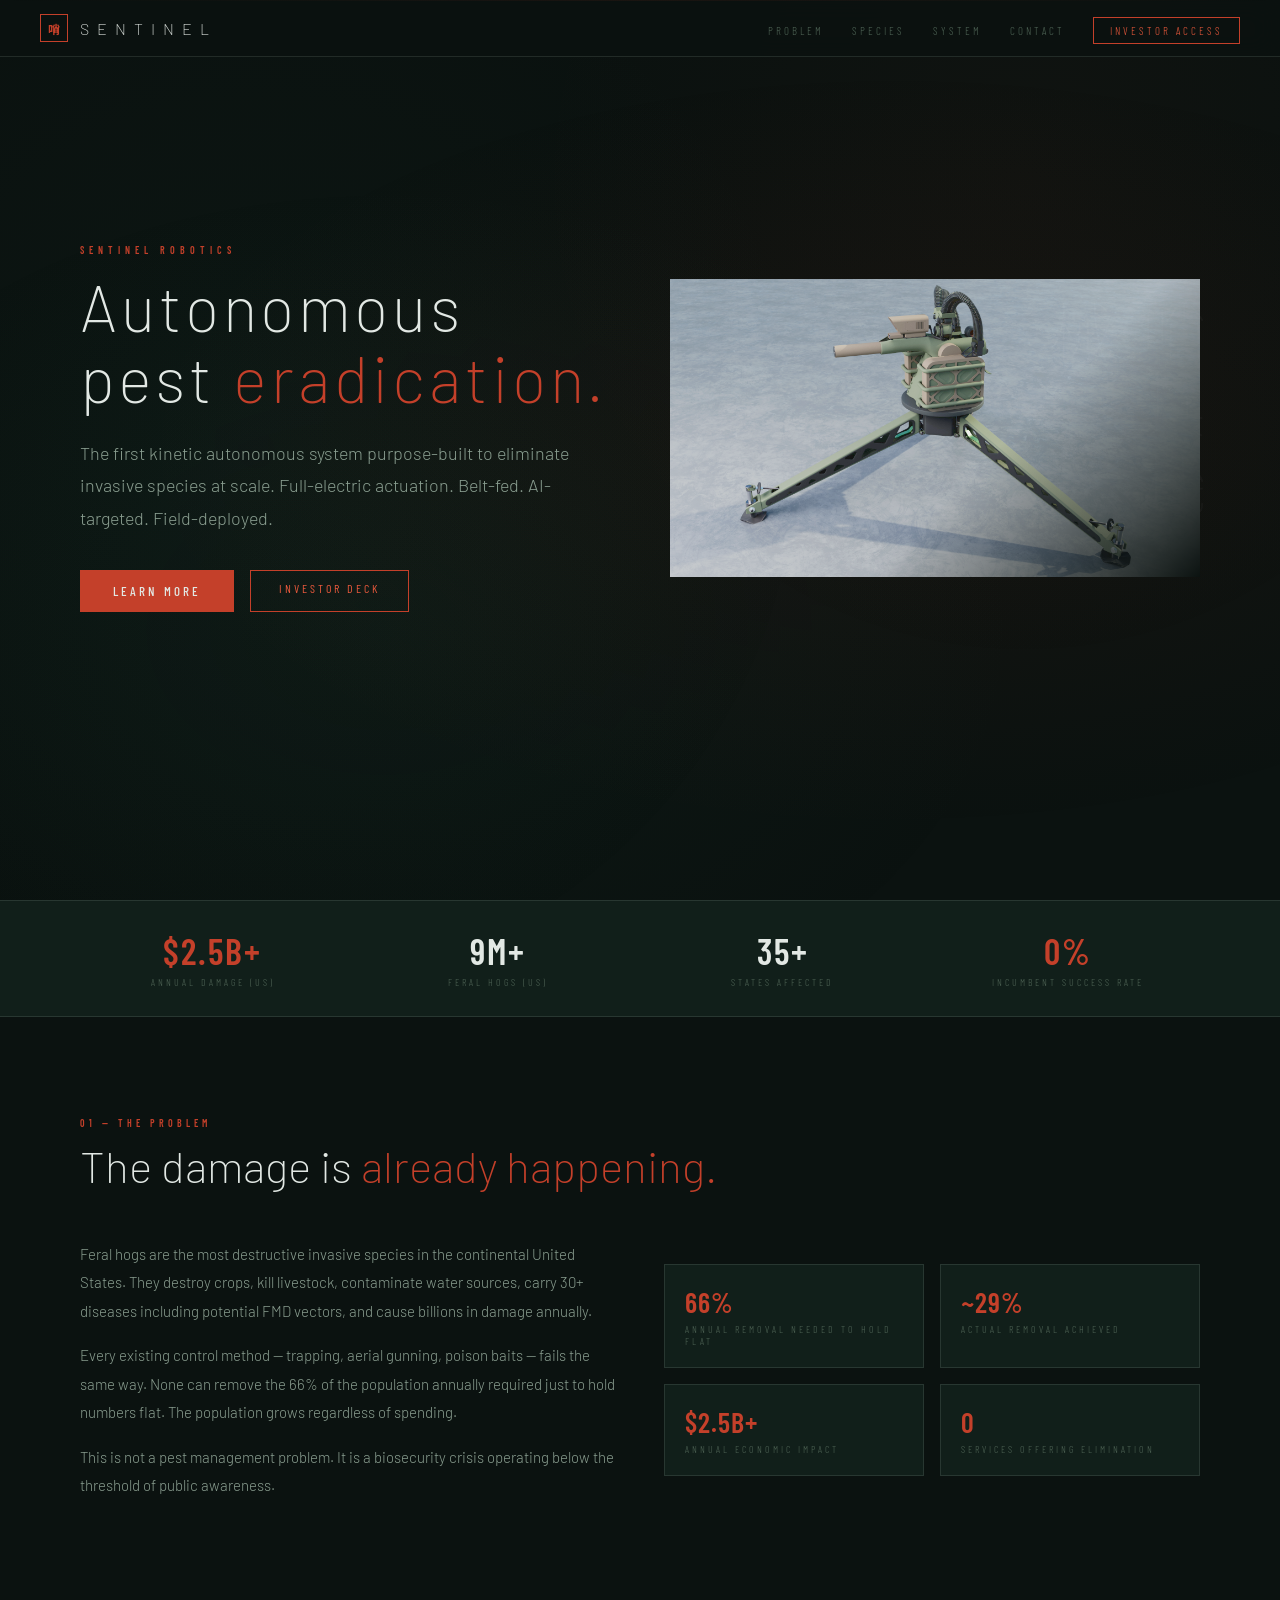
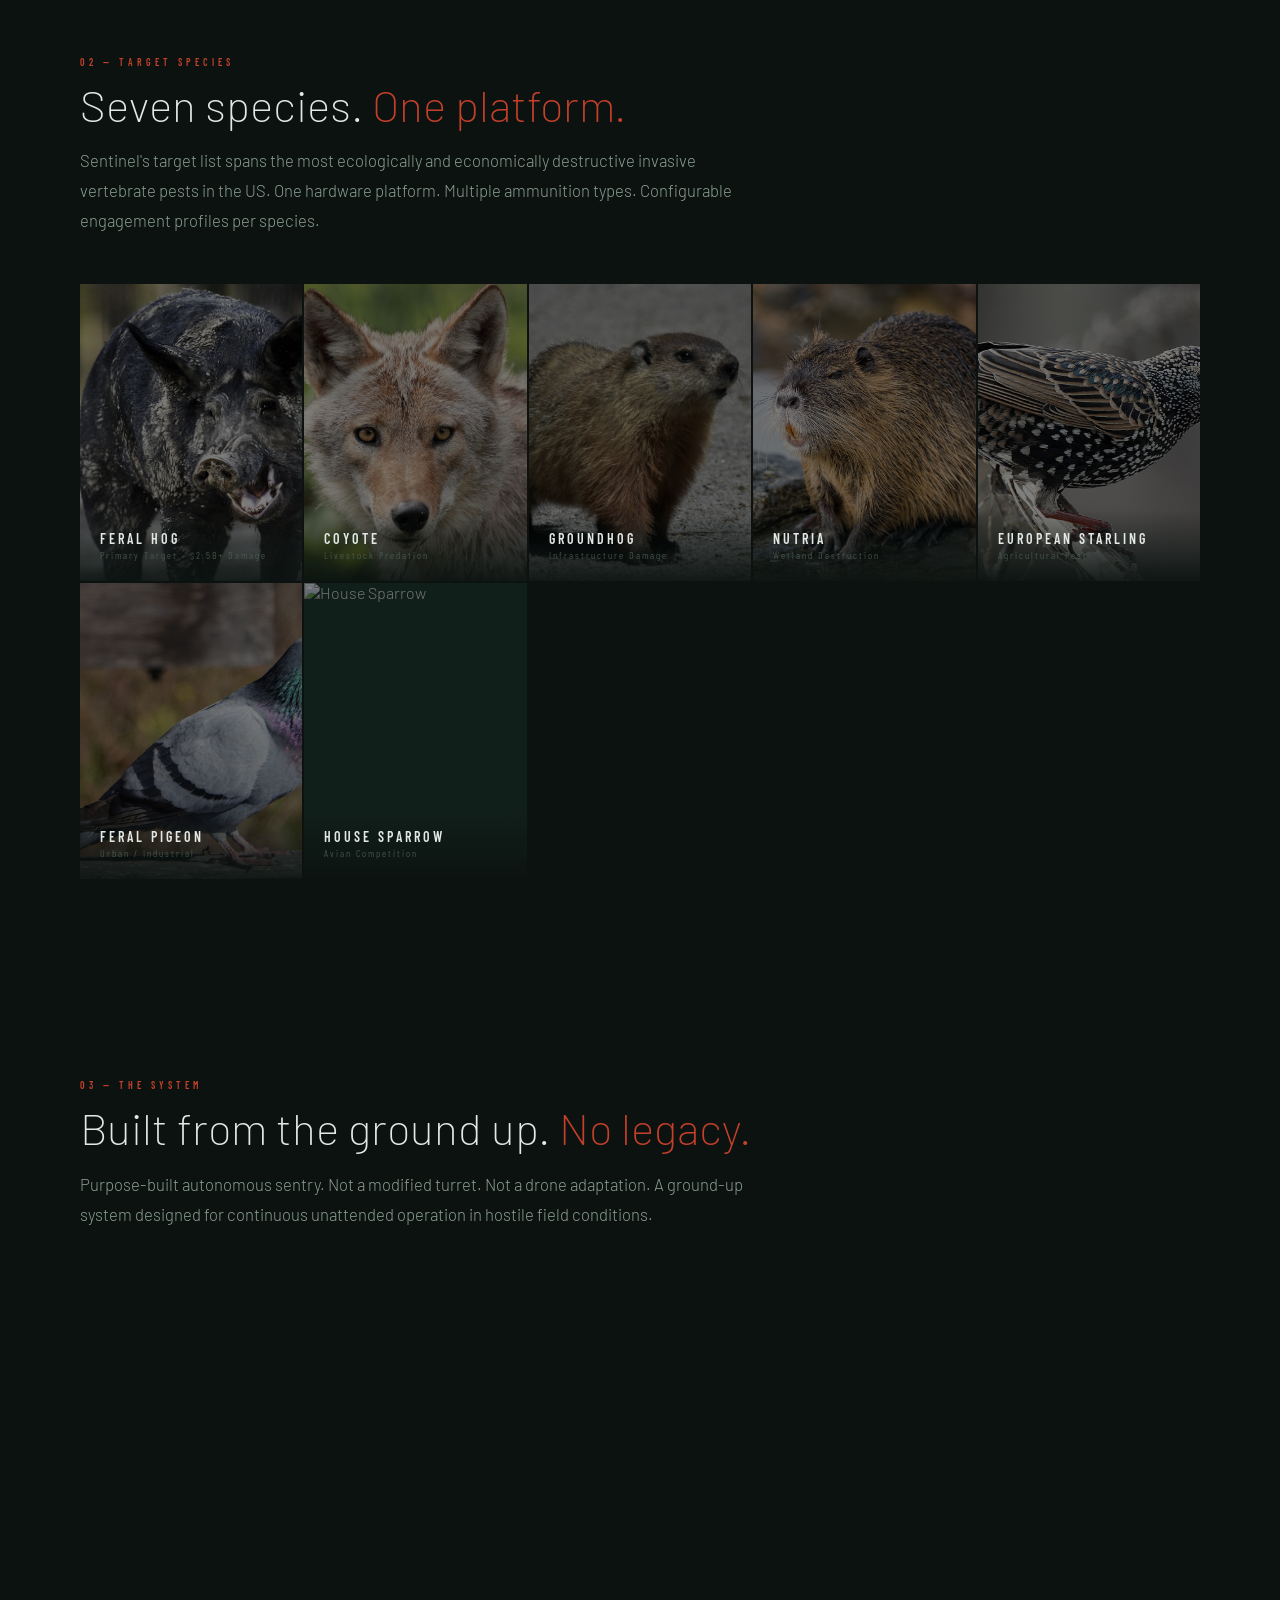
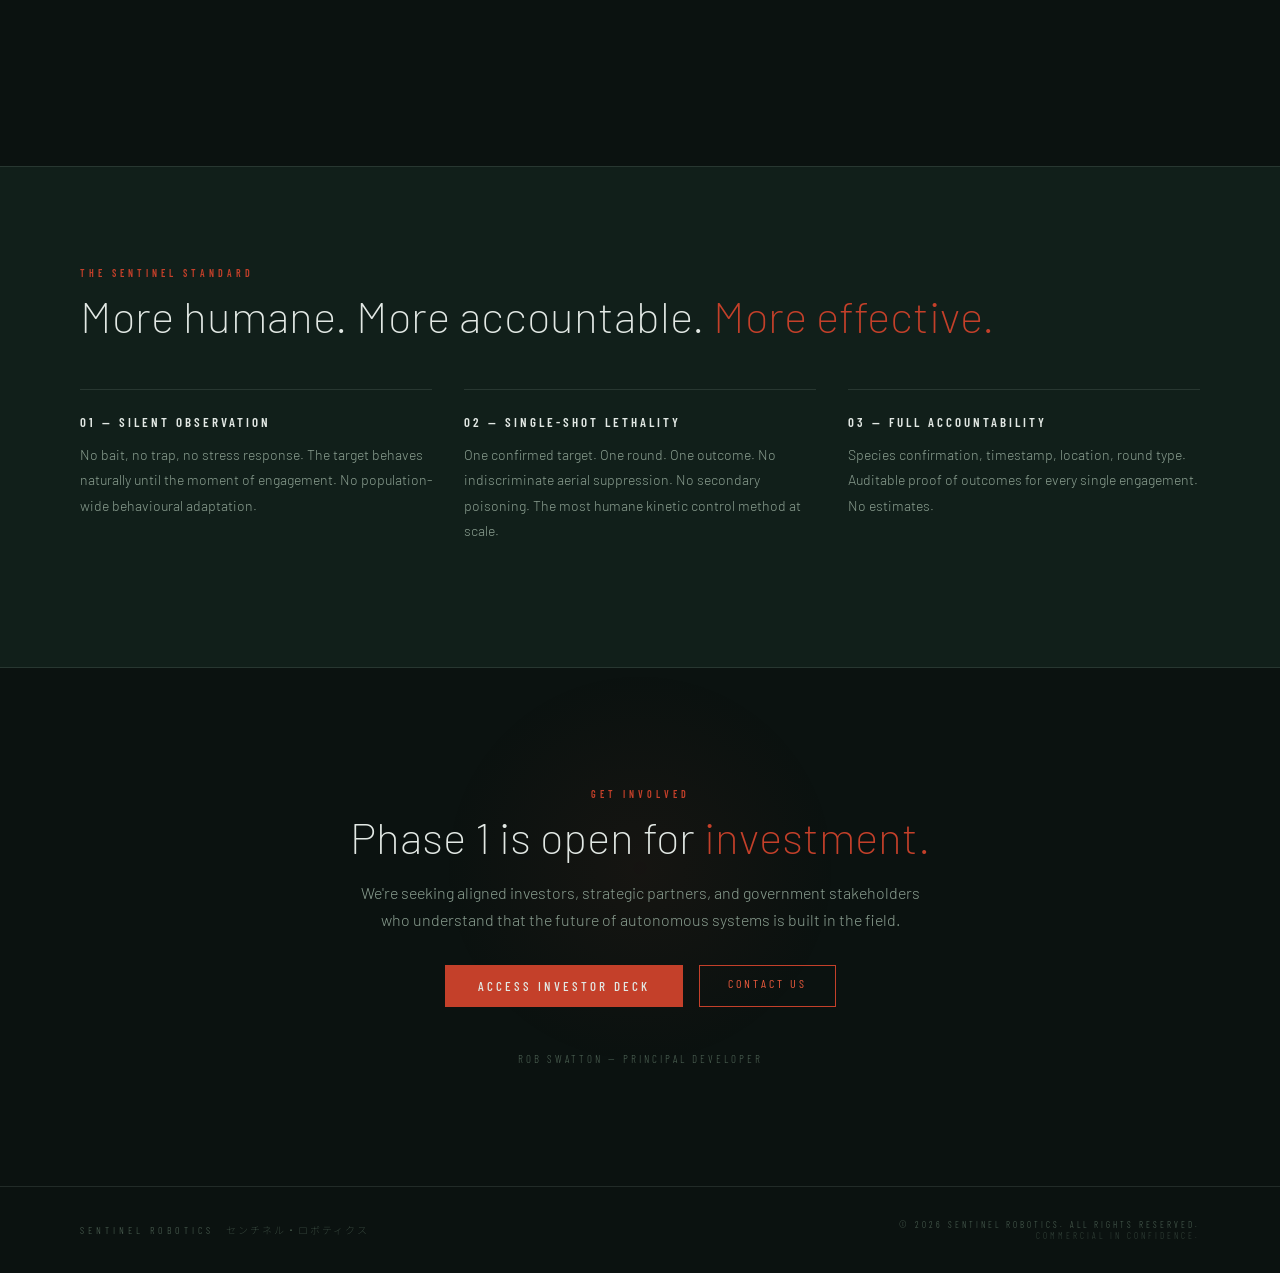
==== index.html @ 350cac93 "SentinelWebsite" ====
<!DOCTYPE html>
<html lang="en">
<head>
<meta charset="UTF-8">
<meta name="viewport" content="width=device-width, initial-scale=1.0">
<title>Sentinel Robotics — Autonomous Pest Eradication</title>
<meta name="description" content="Sentinel Robotics builds autonomous kinetic systems for invasive species eradication. Full-electric. Belt-fed. Field-deployed.">
<link rel="stylesheet" href="css/sentinel.css">
<style>
/* ── Hero ── */
.hero {
  position: relative;
  min-height: 100vh;
  display: flex;
  align-items: center;
  padding-top: 56px;
  overflow: hidden;
}

.hero::before {
  content: '';
  position: absolute;
  inset: 0;
  background:
    radial-gradient(ellipse at 70% 50%, rgba(196, 64, 42, 0.06) 0%, transparent 60%),
    radial-gradient(ellipse at 30% 70%, rgba(42, 92, 71, 0.08) 0%, transparent 50%);
  pointer-events: none;
}

.hero-grid {
  display: grid;
  grid-template-columns: 1fr 1fr;
  gap: 60px;
  align-items: center;
  max-width: 1200px;
  margin: 0 auto;
  padding: 0 40px;
  position: relative;
  z-index: 1;
}

.hero-text .hero-label {
  font-family: 'Barlow Condensed', sans-serif;
  font-weight: 600;
  font-size: 10px;
  letter-spacing: 5px;
  text-transform: uppercase;
  color: var(--accent);
  margin-bottom: 16px;
}

.hero-text h1 {
  margin-bottom: 24px;
}

.hero-text .hero-sub {
  font-weight: 300;
  font-size: clamp(15px, 1.4vw, 18px);
  color: var(--fg2);
  line-height: 1.8;
  max-width: 520px;
  margin-bottom: 36px;
}

.hero-actions {
  display: flex;
  gap: 16px;
  flex-wrap: wrap;
}

.hero-image {
  position: relative;
}

.hero-image img {
  width: 100%;
  max-width: 560px;
  display: block;
  filter: brightness(0.95);
}

.hero-image::after {
  content: '';
  position: absolute;
  inset: 0;
  background: linear-gradient(135deg, transparent 60%, var(--bg) 100%);
  pointer-events: none;
}

.hero-kanji {
  position: absolute;
  right: -20px;
  top: 20px;
  font-family: 'Noto Sans JP', sans-serif;
  font-weight: 100;
  font-size: 64px;
  color: rgba(255,255,255,0.03);
  writing-mode: vertical-rl;
  letter-spacing: 12px;
  user-select: none;
  pointer-events: none;
}

@media (max-width: 900px) {
  .hero-grid { grid-template-columns: 1fr; gap: 40px; padding: 0 20px; }
  .hero-image { order: -1; }
  .hero-image img { max-width: 400px; margin: 0 auto; }
  .hero-kanji { display: none; }
}

/* ── Stat Bar ── */
.stat-bar {
  background: var(--bg2);
  border-top: 1px solid var(--rule2);
  border-bottom: 1px solid var(--rule2);
  padding: 28px 0;
}

.stat-bar-inner {
  max-width: 1200px;
  margin: 0 auto;
  padding: 0 40px;
  display: flex;
  justify-content: space-between;
  gap: 20px;
  flex-wrap: wrap;
}

.stat-item {
  text-align: center;
  flex: 1;
  min-width: 120px;
}

.stat-fig {
  font-family: 'Barlow Condensed', sans-serif;
  font-weight: 600;
  font-size: clamp(24px, 3vw, 36px);
  color: var(--fg);
  letter-spacing: 2px;
}

.stat-fig.red { color: var(--accent); }

.stat-label {
  font-family: 'Barlow Condensed', sans-serif;
  font-weight: 300;
  font-size: 10px;
  letter-spacing: 3px;
  text-transform: uppercase;
  color: var(--fg3);
  margin-top: 4px;
}

/* ── Problem Section ── */
.problem-grid {
  display: grid;
  grid-template-columns: 1fr 1fr;
  gap: 48px;
  align-items: start;
  margin-top: 48px;
}

.problem-text p {
  color: var(--fg2);
  line-height: 1.9;
  font-size: 15px;
  margin-bottom: 16px;
}

.problem-stats {
  display: grid;
  grid-template-columns: 1fr 1fr;
  gap: 16px;
  margin-top: 24px;
}

.p-stat {
  background: var(--bg2);
  border: 1px solid var(--rule2);
  padding: 20px;
}

.p-stat .val {
  font-family: 'Barlow Condensed', sans-serif;
  font-weight: 600;
  font-size: 28px;
  color: var(--accent);
  letter-spacing: 1px;
}

.p-stat .lbl {
  font-family: 'Barlow Condensed', sans-serif;
  font-weight: 300;
  font-size: 10px;
  letter-spacing: 3px;
  text-transform: uppercase;
  color: var(--fg3);
  margin-top: 4px;
}

@media (max-width: 768px) {
  .problem-grid { grid-template-columns: 1fr; }
}

/* ── Species Grid ── */
.species-grid {
  display: grid;
  grid-template-columns: repeat(auto-fit, minmax(200px, 1fr));
  gap: 2px;
  margin-top: 48px;
}

.species-card {
  background: var(--bg2);
  position: relative;
  overflow: hidden;
  aspect-ratio: 3/4;
}

.species-card img {
  width: 100%;
  height: 100%;
  object-fit: cover;
  filter: brightness(0.5) saturate(0.7);
  transition: all 0.4s;
}

.species-card:hover img {
  filter: brightness(0.7) saturate(0.9);
  transform: scale(1.03);
}

.species-card .overlay {
  position: absolute;
  bottom: 0;
  left: 0;
  right: 0;
  padding: 20px;
  background: linear-gradient(transparent, rgba(11, 18, 16, 0.9));
}

.species-card .species-name {
  font-family: 'Barlow Condensed', sans-serif;
  font-weight: 600;
  font-size: 14px;
  letter-spacing: 3px;
  text-transform: uppercase;
  color: var(--fg);
}

.species-card .species-note {
  font-family: 'Barlow Condensed', sans-serif;
  font-weight: 300;
  font-size: 10px;
  letter-spacing: 2px;
  color: var(--fg3);
  margin-top: 2px;
}

/* ── System Section ── */
.system-grid {
  display: grid;
  grid-template-columns: 1fr 1fr;
  gap: 48px;
  align-items: center;
  margin-top: 48px;
}

.system-image img {
  width: 100%;
  max-width: 520px;
  display: block;
}

.spec-list {
  display: grid;
  gap: 12px;
}

.spec-item {
  display: flex;
  justify-content: space-between;
  align-items: baseline;
  padding: 10px 0;
  border-bottom: 1px solid var(--rule);
}

.spec-item .spec-label {
  font-family: 'Barlow Condensed', sans-serif;
  font-weight: 300;
  font-size: 12px;
  letter-spacing: 2px;
  text-transform: uppercase;
  color: var(--fg3);
}

.spec-item .spec-val {
  font-family: 'Barlow Condensed', sans-serif;
  font-weight: 600;
  font-size: 14px;
  letter-spacing: 1px;
  color: var(--fg);
}

@media (max-width: 768px) {
  .system-grid { grid-template-columns: 1fr; }
}

/* ── CTA Section ── */
.cta-section {
  text-align: center;
  padding: 120px 0;
  position: relative;
}

.cta-section::before {
  content: '';
  position: absolute;
  top: 0;
  left: 50%;
  transform: translateX(-50%);
  width: 400px;
  height: 400px;
  background: radial-gradient(circle, rgba(196, 64, 42, 0.06) 0%, transparent 70%);
  pointer-events: none;
}

.cta-section h2 {
  margin-bottom: 16px;
}

.cta-section p {
  color: var(--fg2);
  font-size: 16px;
  max-width: 560px;
  margin: 0 auto 32px;
  line-height: 1.7;
}

/* ── Hex divider ── */
.hex-divider {
  padding: 24px 0;
  text-align: center;
  opacity: 0.15;
}
</style>
</head>
<body>

<div class="scanline"></div>

<!-- Navigation -->
<nav class="site-nav">
  <div class="nav-inner">
    <a href="/" class="nav-brand">
      <div class="nav-mark">哨</div>
      <span class="nav-wordmark">Sentinel</span>
    </a>
    <button class="nav-hamburger" id="navToggle" aria-label="Menu">
      <span></span><span></span><span></span>
    </button>
    <ul class="nav-links" id="navLinks">
      <li><a href="#problem">Problem</a></li>
      <li><a href="#species">Species</a></li>
      <li><a href="#system">System</a></li>
      <li><a href="#contact">Contact</a></li>
      <li><a href="gate.html" class="nav-cta">Investor Access</a></li>
    </ul>
  </div>
</nav>

<!-- Hero -->
<section class="hero">
  <div class="hero-grid">
    <div class="hero-text">
      <div class="hero-label">Sentinel Robotics</div>
      <h1>Autonomous pest <em>eradication.</em></h1>
      <p class="hero-sub">The first kinetic autonomous system purpose-built to eliminate invasive species at scale. Full-electric actuation. Belt-fed. AI-targeted. Field-deployed.</p>
      <div class="hero-actions">
        <a href="#problem" class="btn-primary">Learn More</a>
        <a href="gate.html" class="btn-outline">Investor Deck</a>
      </div>
    </div>
    <div class="hero-image">
      <img src="assets/images/hero-render.jpg" alt="Sentinel MKIII Autonomous Sentry">
      <div class="hero-kanji">哨兵機械</div>
    </div>
  </div>
</section>

<!-- Stat Bar -->
<div class="stat-bar">
  <div class="stat-bar-inner">
    <div class="stat-item fade-up">
      <div class="stat-fig red">$2.5B+</div>
      <div class="stat-label">Annual Damage (US)</div>
    </div>
    <div class="stat-item fade-up">
      <div class="stat-fig">9M+</div>
      <div class="stat-label">Feral Hogs (US)</div>
    </div>
    <div class="stat-item fade-up">
      <div class="stat-fig">35+</div>
      <div class="stat-label">States Affected</div>
    </div>
    <div class="stat-item fade-up">
      <div class="stat-fig red">0%</div>
      <div class="stat-label">Incumbent Success Rate</div>
    </div>
  </div>
</div>

<!-- Problem -->
<section id="problem">
  <div class="container">
    <span class="section-tag mono">01 — The Problem</span>
    <h2>The damage is <em>already happening.</em></h2>

    <div class="problem-grid">
      <div class="problem-text fade-up">
        <p>Feral hogs are the most destructive invasive species in the continental United States. They destroy crops, kill livestock, contaminate water sources, carry 30+ diseases including potential FMD vectors, and cause billions in damage annually.</p>
        <p>Every existing control method &mdash; trapping, aerial gunning, poison baits &mdash; fails the same way. None can remove the 66% of the population annually required just to hold numbers flat. The population grows regardless of spending.</p>
        <p>This is not a pest management problem. It is a biosecurity crisis operating below the threshold of public awareness.</p>
      </div>

      <div class="problem-stats fade-up">
        <div class="p-stat">
          <div class="val">66%</div>
          <div class="lbl">Annual removal needed to hold flat</div>
        </div>
        <div class="p-stat">
          <div class="val">~29%</div>
          <div class="lbl">Actual removal achieved</div>
        </div>
        <div class="p-stat">
          <div class="val">$2.5B+</div>
          <div class="lbl">Annual economic impact</div>
        </div>
        <div class="p-stat">
          <div class="val">0</div>
          <div class="lbl">Services offering elimination</div>
        </div>
      </div>
    </div>
  </div>
</section>

<!-- Species -->
<section id="species" style="padding-top: 40px;">
  <div class="container">
    <span class="section-tag mono">02 — Target Species</span>
    <h2>Seven species. <em>One platform.</em></h2>
    <p class="section-intro">Sentinel's target list spans the most ecologically and economically destructive invasive vertebrate pests in the US. One hardware platform. Multiple ammunition types. Configurable engagement profiles per species.</p>

    <div class="species-grid">
      <div class="species-card fade-up">
        <img src="assets/species/feral_hog.jpg" alt="Feral Hog" loading="lazy">
        <div class="overlay">
          <div class="species-name">Feral Hog</div>
          <div class="species-note">Primary Target &middot; $2.5B+ Damage</div>
        </div>
      </div>
      <div class="species-card fade-up">
        <img src="assets/species/coyote.jpg" alt="Coyote" loading="lazy">
        <div class="overlay">
          <div class="species-name">Coyote</div>
          <div class="species-note">Livestock Predation</div>
        </div>
      </div>
      <div class="species-card fade-up">
        <img src="assets/species/groundhog.jpg" alt="Groundhog" loading="lazy">
        <div class="overlay">
          <div class="species-name">Groundhog</div>
          <div class="species-note">Infrastructure Damage</div>
        </div>
      </div>
      <div class="species-card fade-up">
        <img src="assets/species/nutria.jpg" alt="Nutria" loading="lazy">
        <div class="overlay">
          <div class="species-name">Nutria</div>
          <div class="species-note">Wetland Destruction</div>
        </div>
      </div>
      <div class="species-card fade-up">
        <img src="assets/species/starling.jpg" alt="European Starling" loading="lazy">
        <div class="overlay">
          <div class="species-name">European Starling</div>
          <div class="species-note">Agricultural Pest</div>
        </div>
      </div>
      <div class="species-card fade-up">
        <img src="assets/species/pigeon.jpg" alt="Feral Pigeon" loading="lazy">
        <div class="overlay">
          <div class="species-name">Feral Pigeon</div>
          <div class="species-note">Urban / Industrial</div>
        </div>
      </div>
      <div class="species-card fade-up">
        <img src="assets/species/sparrow.jpg" alt="House Sparrow" loading="lazy">
        <div class="overlay">
          <div class="species-name">House Sparrow</div>
          <div class="species-note">Avian Competition</div>
        </div>
      </div>
    </div>
  </div>
</section>

<!-- System -->
<section id="system">
  <div class="container">
    <span class="section-tag mono">03 — The System</span>
    <h2>Built from the ground up. <em>No legacy.</em></h2>
    <p class="section-intro">Purpose-built autonomous sentry. Not a modified turret. Not a drone adaptation. A ground-up system designed for continuous unattended operation in hostile field conditions.</p>

    <div class="system-grid">
      <div class="system-image fade-up">
        <img src="assets/images/hero-close.jpg" alt="MKIII System Detail">
      </div>
      <div class="spec-list fade-up">
        <div class="spec-item">
          <span class="spec-label">Actuation</span>
          <span class="spec-val">Full Electric</span>
        </div>
        <div class="spec-item">
          <span class="spec-label">Feed System</span>
          <span class="spec-val">Belt-Fed, Multi-Calibre</span>
        </div>
        <div class="spec-item">
          <span class="spec-label">Detection</span>
          <span class="spec-val">Multispectral AI</span>
        </div>
        <div class="spec-item">
          <span class="spec-label">Tracking</span>
          <span class="spec-val">Real-Time Target Lock</span>
        </div>
        <div class="spec-item">
          <span class="spec-label">Engagement</span>
          <span class="spec-val">Operator-Authorised</span>
        </div>
        <div class="spec-item">
          <span class="spec-label">Telemetry</span>
          <span class="spec-val">Per-Round Chain of Custody</span>
        </div>
        <div class="spec-item">
          <span class="spec-label">Power</span>
          <span class="spec-val">Solar + Battery</span>
        </div>
        <div class="spec-item">
          <span class="spec-label">Deployment</span>
          <span class="spec-val">Unattended Field Operation</span>
        </div>
      </div>
    </div>
  </div>
</section>

<!-- Ethical Standard -->
<section style="background: var(--bg2); border-top: 1px solid var(--rule2); border-bottom: 1px solid var(--rule2);">
  <div class="container">
    <span class="section-tag mono">The Sentinel Standard</span>
    <h2>More humane. More accountable. <em>More effective.</em></h2>

    <div style="display: grid; grid-template-columns: repeat(auto-fit, minmax(280px, 1fr)); gap: 32px; margin-top: 48px;">
      <div class="fade-up" style="padding: 24px 0; border-top: 1px solid var(--rule2);">
        <h3 style="font-family: 'Barlow Condensed', sans-serif; font-weight: 600; font-size: 13px; letter-spacing: 3px; text-transform: uppercase; color: var(--fg); margin-bottom: 12px;">01 &mdash; Silent Observation</h3>
        <p style="color: var(--fg2); font-size: 14px; line-height: 1.8;">No bait, no trap, no stress response. The target behaves naturally until the moment of engagement. No population-wide behavioural adaptation.</p>
      </div>
      <div class="fade-up" style="padding: 24px 0; border-top: 1px solid var(--rule2);">
        <h3 style="font-family: 'Barlow Condensed', sans-serif; font-weight: 600; font-size: 13px; letter-spacing: 3px; text-transform: uppercase; color: var(--fg); margin-bottom: 12px;">02 &mdash; Single-Shot Lethality</h3>
        <p style="color: var(--fg2); font-size: 14px; line-height: 1.8;">One confirmed target. One round. One outcome. No indiscriminate aerial suppression. No secondary poisoning. The most humane kinetic control method at scale.</p>
      </div>
      <div class="fade-up" style="padding: 24px 0; border-top: 1px solid var(--rule2);">
        <h3 style="font-family: 'Barlow Condensed', sans-serif; font-weight: 600; font-size: 13px; letter-spacing: 3px; text-transform: uppercase; color: var(--fg); margin-bottom: 12px;">03 &mdash; Full Accountability</h3>
        <p style="color: var(--fg2); font-size: 14px; line-height: 1.8;">Species confirmation, timestamp, location, round type. Auditable proof of outcomes for every single engagement. No estimates.</p>
      </div>
    </div>
  </div>
</section>

<!-- CTA -->
<section class="cta-section" id="contact">
  <div class="container" style="position: relative; z-index: 1;">
    <span class="section-tag mono">Get Involved</span>
    <h2>Phase 1 is open for <em>investment.</em></h2>
    <p>We're seeking aligned investors, strategic partners, and government stakeholders who understand that the future of autonomous systems is built in the field.</p>
    <div style="display: flex; gap: 16px; justify-content: center; flex-wrap: wrap;">
      <a href="gate.html" class="btn-primary">Access Investor Deck</a>
      <a href="mailto:rob@sentinelrobotics.com" class="btn-outline">Contact Us</a>
    </div>
    <div style="margin-top: 40px;">
      <span style="font-family: 'Barlow Condensed', sans-serif; font-weight: 300; font-size: 11px; letter-spacing: 3px; color: var(--fg3);">ROB SWATTON &mdash; PRINCIPAL DEVELOPER</span>
    </div>
  </div>
</section>

<!-- Footer -->
<footer class="site-footer">
  <div class="footer-inner">
    <div class="footer-brand">
      <span class="name">Sentinel Robotics</span>
      <span class="jp">センチネル・ロボティクス</span>
    </div>
    <div class="footer-conf">
      &copy; 2026 Sentinel Robotics. All rights reserved.<br>
      <span style="opacity: 0.6;">Commercial in confidence.</span>
    </div>
  </div>
</footer>

<script>
// Navigation toggle
document.getElementById('navToggle').addEventListener('click', () => {
  document.getElementById('navLinks').classList.toggle('open');
});

// Scroll fade-in
const obs = new IntersectionObserver(entries => {
  entries.forEach(e => {
    if (e.isIntersecting) {
      e.target.classList.add('visible');
      obs.unobserve(e.target);
    }
  });
}, { threshold: 0.08, rootMargin: '0px 0px -40px 0px' });

document.querySelectorAll('.fade-up').forEach(el => obs.observe(el));

// Stagger species cards
document.querySelectorAll('.species-card').forEach((card, i) => {
  card.style.transitionDelay = `${i * 0.07}s`;
});
</script>
</body>
</html>
---- css/sentinel.css ----
/* ══════════════════════════════════════════════════════
   SENTINEL ROBOTICS — Unified Design System
   Carbon Green Brand · 2026
   ══════════════════════════════════════════════════════ */

@import url('https://fonts.googleapis.com/css2?family=Barlow:wght@100;200;300;400;500;600;700&family=Barlow+Condensed:wght@100;200;300;400;500;600;700;800&family=Noto+Sans+JP:wght@100;300;400;500;700&family=Share+Tech+Mono&display=swap');

:root {
  --bg:           #0b1210;
  --bg2:          #111f1a;
  --bg3:          #182a23;
  --bg-elevated:  #1e3a2e;
  --fg:           #e2e8e4;
  --fg2:          #8a9e90;
  --fg3:          #4e6355;
  --accent:       #c4402a;
  --accent2:      #e8593c;
  --accent-glow:  rgba(196, 64, 42, 0.35);
  --rule:         rgba(200, 230, 210, 0.06);
  --rule2:        rgba(200, 230, 210, 0.12);
  --green-dim:    #1a3329;
  --green-mid:    #2a5c47;
  --green-light:  #3d8b6e;
}

*, *::before, *::after { box-sizing: border-box; margin: 0; padding: 0; }

html { scroll-behavior: smooth; }

body {
  background: var(--bg);
  color: var(--fg);
  font-family: 'Barlow', sans-serif;
  font-weight: 300;
  -webkit-font-smoothing: antialiased;
  -moz-osx-font-smoothing: grayscale;
  overflow-x: hidden;
}

/* ── Typography ── */
h1, h2, h3 { font-weight: 200; }
h1 { font-size: clamp(32px, 5vw, 64px); letter-spacing: 4px; line-height: 1.1; }
h2 { font-size: clamp(24px, 3.5vw, 44px); line-height: 1.15; }
h3 { font-size: clamp(18px, 2vw, 28px); }

em { font-style: normal; color: var(--accent); }

.mono {
  font-family: 'Share Tech Mono', 'Barlow Condensed', monospace;
  letter-spacing: 2px;
}

.condensed {
  font-family: 'Barlow Condensed', sans-serif;
}

.section-tag {
  font-family: 'Barlow Condensed', sans-serif;
  font-weight: 600;
  font-size: 10px;
  letter-spacing: 4px;
  text-transform: uppercase;
  color: var(--accent);
  display: block;
  margin-bottom: 12px;
}

.section-intro {
  font-weight: 300;
  font-size: clamp(14px, 1.3vw, 17px);
  color: var(--fg2);
  line-height: 1.8;
  max-width: 680px;
  margin-top: 16px;
}

/* ── Layout ── */
.container {
  max-width: 1200px;
  margin: 0 auto;
  padding: 0 40px;
}

@media (max-width: 768px) {
  .container { padding: 0 20px; }
}

section {
  padding: 100px 0;
}

@media (max-width: 768px) {
  section { padding: 60px 0; }
}

/* ── Scanline Effect ── */
.scanline {
  position: fixed;
  top: 0;
  left: 0;
  width: 100%;
  height: 1px;
  background: linear-gradient(90deg, transparent, var(--accent-glow), transparent);
  opacity: 0.25;
  animation: scanDown 12s linear infinite;
  pointer-events: none;
  z-index: 9999;
}

@keyframes scanDown { 0% { top: -2px; } 100% { top: 100%; } }

/* ── Hex Background Pattern ── */
body::before {
  content: '';
  position: fixed;
  inset: 0;
  background-image:
    radial-gradient(circle at 20% 50%, rgba(42, 92, 71, 0.06) 0%, transparent 50%),
    radial-gradient(circle at 80% 20%, rgba(196, 64, 42, 0.03) 0%, transparent 40%);
  pointer-events: none;
  z-index: -1;
}

/* ── Buttons ── */
.btn-primary {
  display: inline-block;
  background: var(--accent);
  color: var(--fg);
  font-family: 'Barlow Condensed', sans-serif;
  font-weight: 500;
  font-size: 13px;
  letter-spacing: 3px;
  text-transform: uppercase;
  text-decoration: none;
  padding: 12px 32px;
  border: 1px solid var(--accent);
  cursor: pointer;
  transition: all 0.25s;
}

.btn-primary:hover {
  background: transparent;
  color: var(--accent2);
  box-shadow: 0 0 20px var(--accent-glow);
}

.btn-outline {
  display: inline-block;
  background: transparent;
  color: var(--accent2);
  font-family: 'Barlow Condensed', sans-serif;
  font-weight: 400;
  font-size: 12px;
  letter-spacing: 3px;
  text-transform: uppercase;
  text-decoration: none;
  padding: 10px 28px;
  border: 1px solid var(--accent);
  cursor: pointer;
  transition: all 0.25s;
}

.btn-outline:hover {
  background: var(--accent);
  color: var(--fg);
}

/* ── Fade-in animations ── */
.fade-up {
  opacity: 0;
  transform: translateY(24px);
  transition: opacity 0.7s ease, transform 0.7s ease;
}

.fade-up.visible {
  opacity: 1;
  transform: translateY(0);
}

/* ── Navigation ── */
.site-nav {
  position: fixed;
  top: 0;
  left: 0;
  right: 0;
  z-index: 1000;
  background: rgba(11, 18, 16, 0.92);
  backdrop-filter: blur(12px);
  -webkit-backdrop-filter: blur(12px);
  border-bottom: 1px solid var(--rule2);
  padding: 0 40px;
  transition: transform 0.3s;
}

.nav-inner {
  max-width: 1200px;
  margin: 0 auto;
  display: flex;
  align-items: center;
  justify-content: space-between;
  height: 56px;
}

.nav-brand {
  display: flex;
  align-items: center;
  gap: 12px;
  text-decoration: none;
}

.nav-mark {
  width: 28px;
  height: 28px;
  border: 1px solid var(--accent);
  display: flex;
  align-items: center;
  justify-content: center;
  font-family: 'Noto Sans JP', sans-serif;
  font-weight: 700;
  font-size: 12px;
  color: var(--accent);
}

.nav-wordmark {
  font-family: 'Barlow', sans-serif;
  font-weight: 200;
  font-size: 16px;
  letter-spacing: 8px;
  text-transform: uppercase;
  color: var(--fg);
}

.nav-links {
  display: flex;
  align-items: center;
  gap: 28px;
  list-style: none;
}

.nav-links a {
  font-family: 'Barlow Condensed', sans-serif;
  font-weight: 300;
  font-size: 11px;
  letter-spacing: 3px;
  text-transform: uppercase;
  color: var(--fg3);
  text-decoration: none;
  transition: color 0.2s;
}

.nav-links a:hover {
  color: var(--accent2);
}

.nav-links .nav-cta {
  color: var(--accent2);
  border: 1px solid var(--accent);
  padding: 6px 16px;
}

.nav-links .nav-cta:hover {
  background: var(--accent);
  color: var(--fg);
}

.nav-hamburger {
  display: none;
  background: none;
  border: none;
  cursor: pointer;
  padding: 4px;
}

.nav-hamburger span {
  display: block;
  width: 22px;
  height: 1px;
  background: var(--fg2);
  margin: 5px 0;
  transition: all 0.3s;
}

@media (max-width: 768px) {
  .site-nav { padding: 0 20px; }
  .nav-hamburger { display: block; }
  .nav-links {
    display: none;
    position: absolute;
    top: 56px;
    left: 0;
    right: 0;
    background: rgba(11, 18, 16, 0.97);
    flex-direction: column;
    padding: 20px;
    gap: 16px;
    border-bottom: 1px solid var(--rule2);
  }
  .nav-links.open { display: flex; }
}

/* ── Footer ── */
.site-footer {
  border-top: 1px solid var(--rule2);
  padding: 32px 0;
  margin-top: 0;
}

.footer-inner {
  max-width: 1200px;
  margin: 0 auto;
  padding: 0 40px;
  display: flex;
  justify-content: space-between;
  align-items: center;
  flex-wrap: wrap;
  gap: 16px;
}

.footer-brand {
  display: flex;
  align-items: center;
  gap: 12px;
}

.footer-brand .name {
  font-family: 'Barlow Condensed', sans-serif;
  font-weight: 300;
  font-size: 10px;
  letter-spacing: 4px;
  text-transform: uppercase;
  color: var(--fg3);
}

.footer-brand .jp {
  font-family: 'Noto Sans JP', sans-serif;
  font-weight: 100;
  font-size: 10px;
  color: var(--fg3);
  letter-spacing: 2px;
}

.footer-conf {
  font-family: 'Barlow Condensed', sans-serif;
  font-weight: 300;
  font-size: 9px;
  letter-spacing: 3px;
  text-transform: uppercase;
  color: var(--fg3);
  text-align: right;
}

@media (max-width: 768px) {
  .footer-inner { flex-direction: column; align-items: flex-start; padding: 0 20px; }
  .footer-conf { text-align: left; }
}
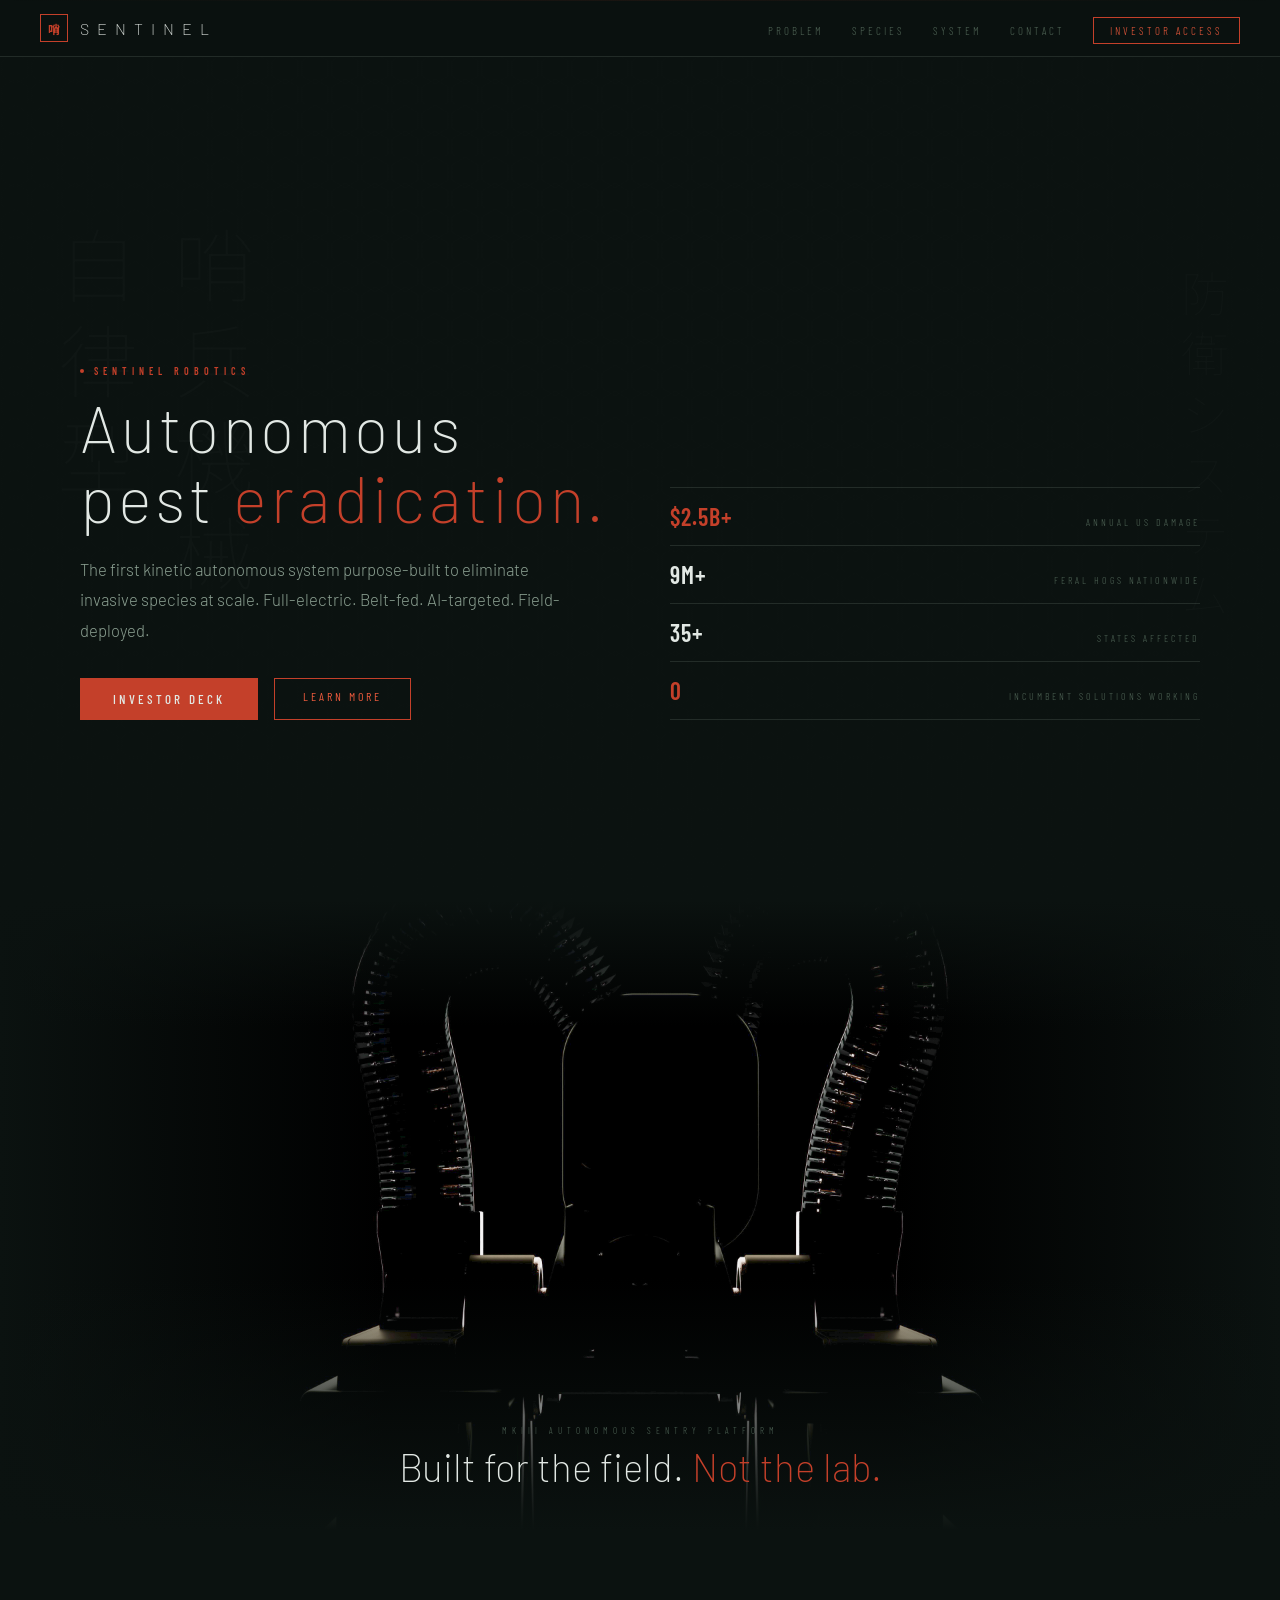
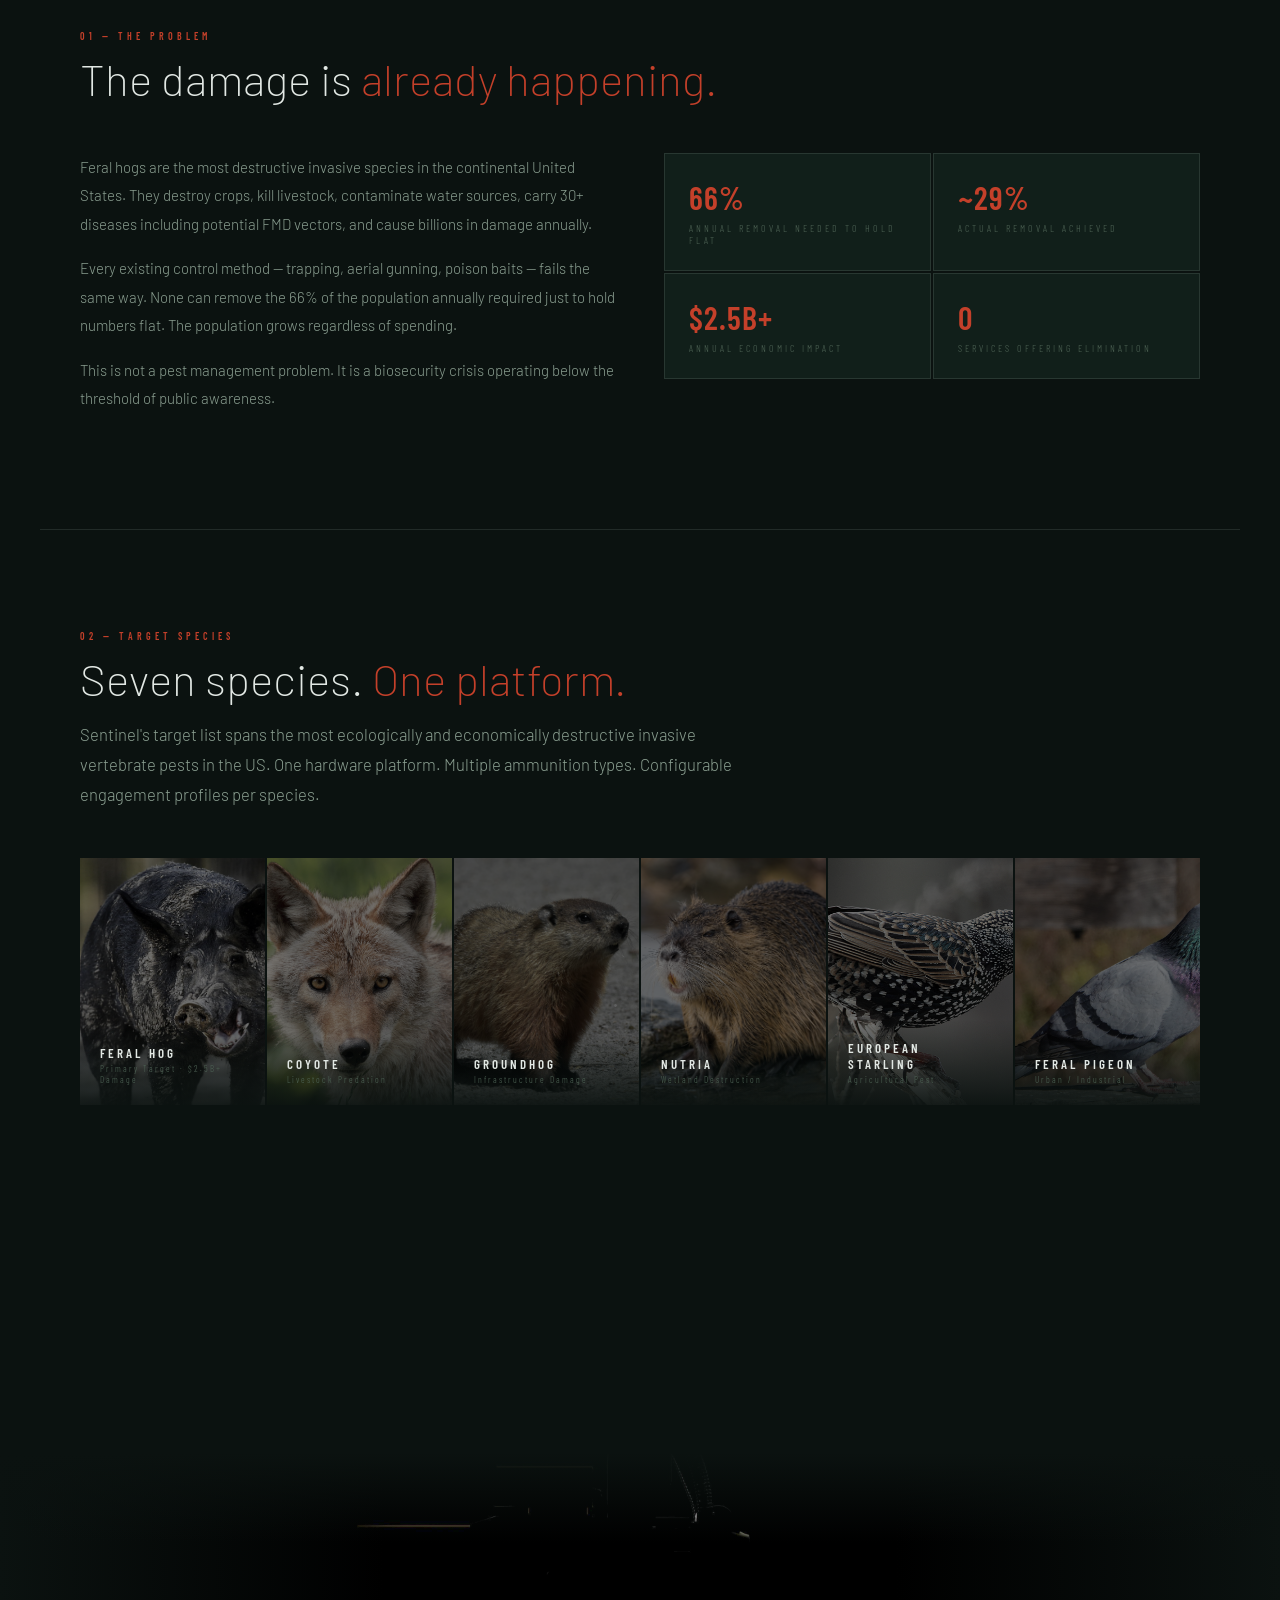
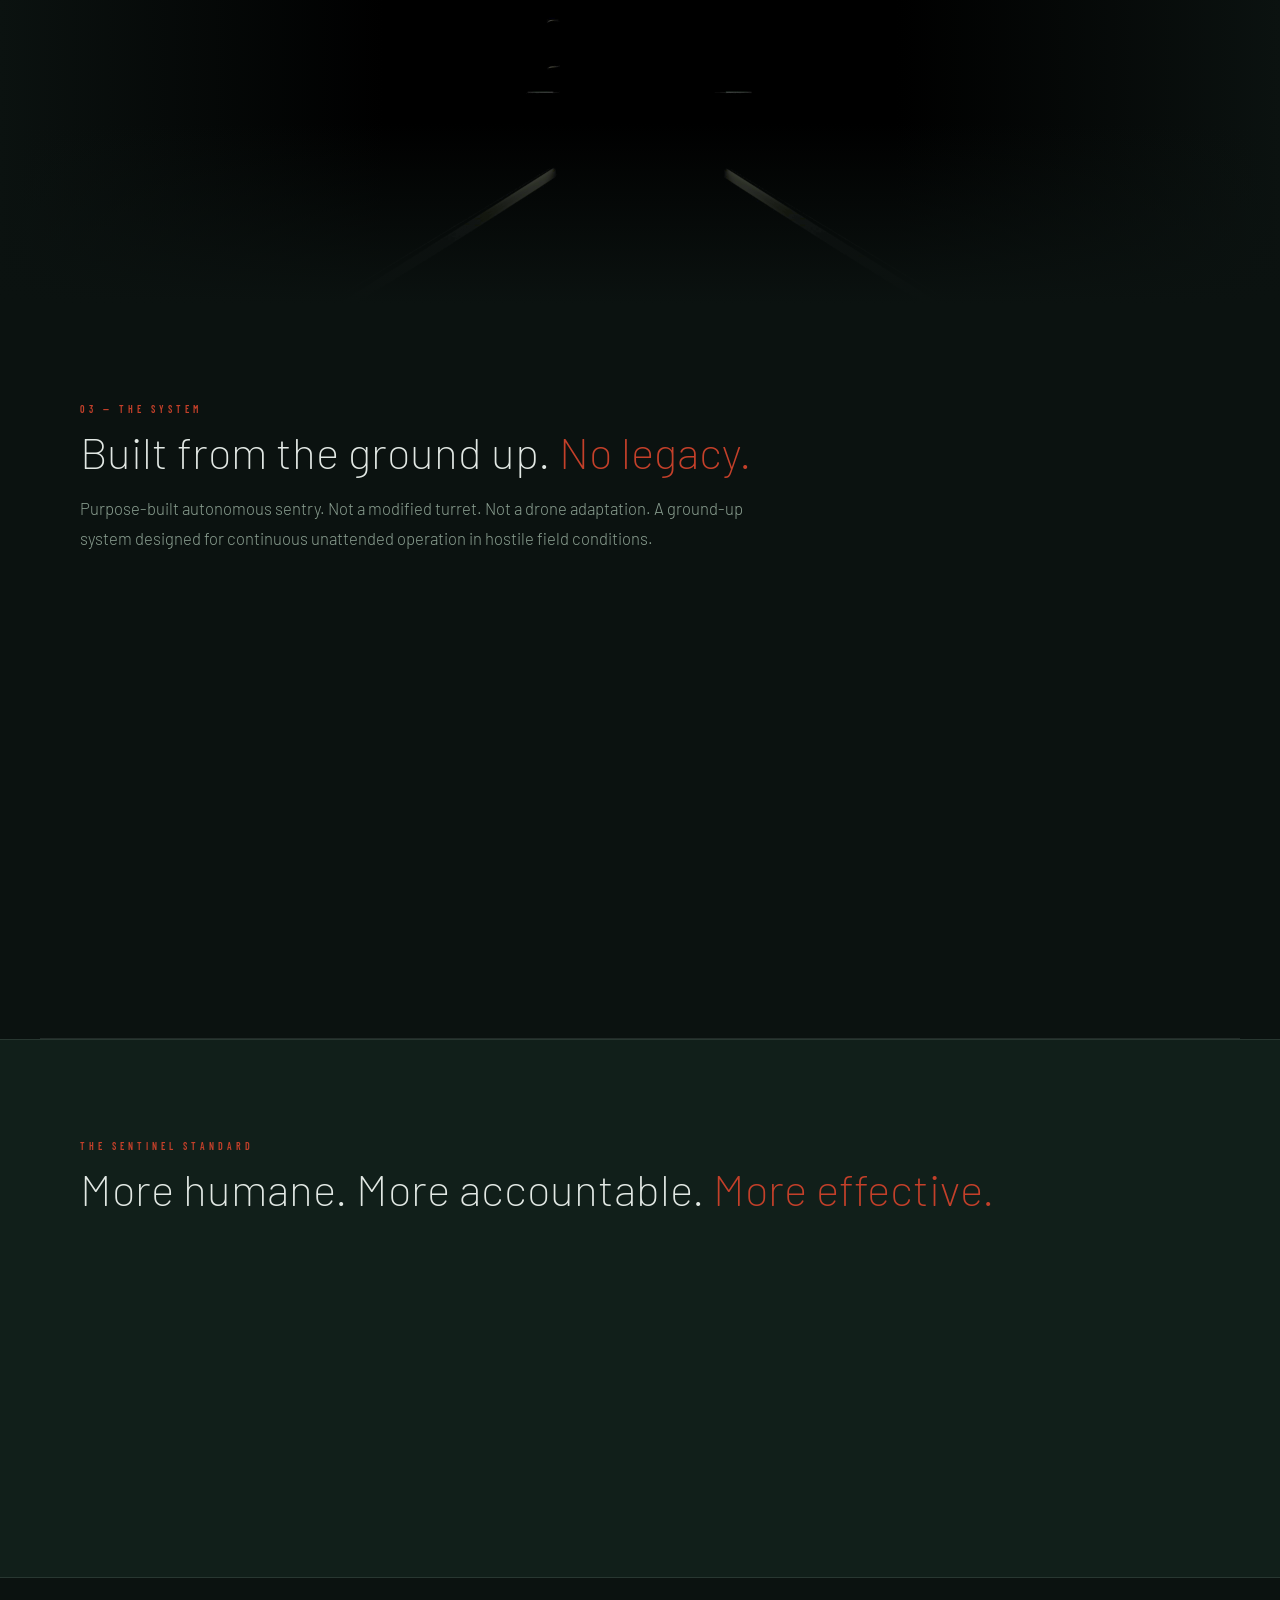
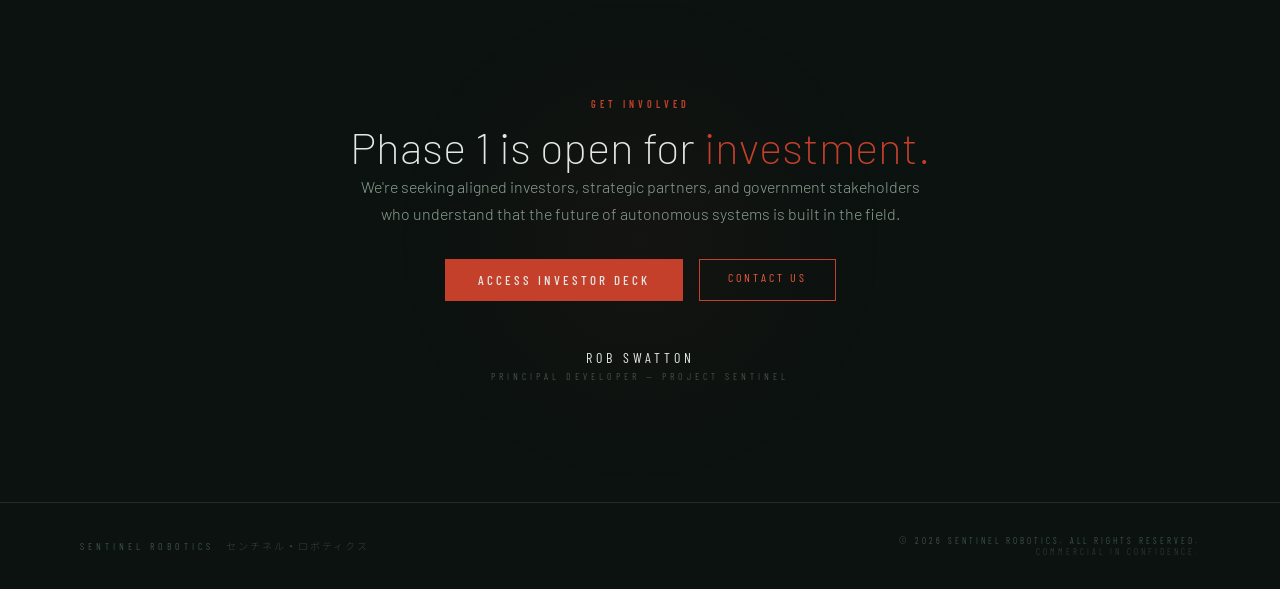
==== commit ea0349cd: "change2" ====
--- a/index.html
+++ b/index.html
@@ -5,41 +5,69 @@
 <meta name="viewport" content="width=device-width, initial-scale=1.0">
 <title>Sentinel Robotics — Autonomous Pest Eradication</title>
 <meta name="description" content="Sentinel Robotics builds autonomous kinetic systems for invasive species eradication. Full-electric. Belt-fed. Field-deployed.">
-<link rel="stylesheet" href="css/sentinel.css">
+<link rel="stylesheet" href="/css/sentinel.css">
 <style>
-/* ── Hero ── */
+/* ── Hero: Full-bleed with 3D map background ── */
 .hero {
   position: relative;
-  min-height: 100vh;
+  height: 100vh;
+  overflow: hidden;
   display: flex;
-  align-items: center;
-  padding-top: 56px;
-  overflow: hidden;
-}
-
-.hero::before {
-  content: '';
+  align-items: flex-end;
+}
+
+.hero-map-bg {
   position: absolute;
   inset: 0;
+  z-index: 0;
+}
+
+.hero-map-bg iframe {
+  width: 100%;
+  height: 100%;
+  border: none;
+  pointer-events: none;
+}
+
+/* Hex grid texture overlay */
+.hero-hex-overlay {
+  position: absolute;
+  inset: 0;
+  z-index: 1;
+  background-image: url("data:image/svg+xml,%3Csvg xmlns='http://www.w3.org/2000/svg' width='30' height='52'%3E%3Cpolygon points='15,1 28,9 28,24 15,32 2,24 2,9' fill='none' stroke='%234e6355' stroke-width='0.3'/%3E%3Cpolygon points='15,27 28,35 28,50 15,58 2,50 2,35' fill='none' stroke='%234e6355' stroke-width='0.3'/%3E%3C/svg%3E");
+  opacity: 0.06;
+  pointer-events: none;
+}
+
+/* Gradient masking over the map */
+.hero-gradient {
+  position: absolute;
+  inset: 0;
+  z-index: 2;
   background:
-    radial-gradient(ellipse at 70% 50%, rgba(196, 64, 42, 0.06) 0%, transparent 60%),
-    radial-gradient(ellipse at 30% 70%, rgba(42, 92, 71, 0.08) 0%, transparent 50%);
+    linear-gradient(to bottom, rgba(11, 18, 16, 0.3) 0%, rgba(11, 18, 16, 0.1) 30%, rgba(11, 18, 16, 0.5) 70%, rgba(11, 18, 16, 0.95) 100%),
+    linear-gradient(to right, rgba(11, 18, 16, 0.7) 0%, transparent 40%, transparent 60%, rgba(11, 18, 16, 0.7) 100%);
   pointer-events: none;
 }
 
-.hero-grid {
+.hero-content {
+  position: relative;
+  z-index: 3;
+  width: 100%;
+  padding: 0 0 80px;
+}
+
+.hero-inner {
+  max-width: 1200px;
+  margin: 0 auto;
+  padding: 0 40px;
   display: grid;
   grid-template-columns: 1fr 1fr;
   gap: 60px;
-  align-items: center;
-  max-width: 1200px;
-  margin: 0 auto;
-  padding: 0 40px;
-  position: relative;
-  z-index: 1;
-}
-
-.hero-text .hero-label {
+  align-items: end;
+}
+
+.hero-text .hero-tag {
   font-family: 'Barlow Condensed', sans-serif;
   font-weight: 600;
   font-size: 10px;
@@ -47,19 +75,30 @@
   text-transform: uppercase;
   color: var(--accent);
   margin-bottom: 16px;
+  display: flex;
+  align-items: center;
+  gap: 10px;
+}
+
+.hero-tag .dot {
+  width: 4px;
+  height: 4px;
+  background: var(--accent);
+  border-radius: 50%;
 }
 
 .hero-text h1 {
-  margin-bottom: 24px;
-}
-
-.hero-text .hero-sub {
+  margin-bottom: 20px;
+  font-size: clamp(36px, 5vw, 68px);
+}
+
+.hero-sub {
   font-weight: 300;
-  font-size: clamp(15px, 1.4vw, 18px);
+  font-size: clamp(14px, 1.3vw, 17px);
   color: var(--fg2);
-  line-height: 1.8;
-  max-width: 520px;
-  margin-bottom: 36px;
+  line-height: 1.85;
+  max-width: 500px;
+  margin-bottom: 32px;
 }
 
 .hero-actions {
@@ -68,88 +107,134 @@
   flex-wrap: wrap;
 }
 
-.hero-image {
-  position: relative;
-}
-
-.hero-image img {
-  width: 100%;
-  max-width: 560px;
-  display: block;
-  filter: brightness(0.95);
-}
-
-.hero-image::after {
-  content: '';
-  position: absolute;
-  inset: 0;
-  background: linear-gradient(135deg, transparent 60%, var(--bg) 100%);
-  pointer-events: none;
-}
-
-.hero-kanji {
-  position: absolute;
-  right: -20px;
-  top: 20px;
-  font-family: 'Noto Sans JP', sans-serif;
-  font-weight: 100;
-  font-size: 64px;
-  color: rgba(255,255,255,0.03);
-  writing-mode: vertical-rl;
-  letter-spacing: 12px;
-  user-select: none;
-  pointer-events: none;
-}
-
-@media (max-width: 900px) {
-  .hero-grid { grid-template-columns: 1fr; gap: 40px; padding: 0 20px; }
-  .hero-image { order: -1; }
-  .hero-image img { max-width: 400px; margin: 0 auto; }
-  .hero-kanji { display: none; }
-}
-
-/* ── Stat Bar ── */
-.stat-bar {
-  background: var(--bg2);
+.hero-stats {
+  display: flex;
+  flex-direction: column;
+  gap: 0;
+  align-self: end;
+}
+
+.hero-stat {
+  padding: 14px 0;
   border-top: 1px solid var(--rule2);
-  border-bottom: 1px solid var(--rule2);
-  padding: 28px 0;
-}
-
-.stat-bar-inner {
-  max-width: 1200px;
-  margin: 0 auto;
-  padding: 0 40px;
   display: flex;
   justify-content: space-between;
-  gap: 20px;
-  flex-wrap: wrap;
-}
-
-.stat-item {
-  text-align: center;
-  flex: 1;
-  min-width: 120px;
-}
-
-.stat-fig {
+  align-items: baseline;
+}
+
+.hero-stat:last-child {
+  border-bottom: 1px solid var(--rule2);
+}
+
+.hero-stat .hs-val {
   font-family: 'Barlow Condensed', sans-serif;
   font-weight: 600;
-  font-size: clamp(24px, 3vw, 36px);
+  font-size: 24px;
   color: var(--fg);
-  letter-spacing: 2px;
-}
-
-.stat-fig.red { color: var(--accent); }
-
-.stat-label {
+  letter-spacing: 1px;
+}
+
+.hero-stat .hs-val.red { color: var(--accent); }
+
+.hero-stat .hs-label {
   font-family: 'Barlow Condensed', sans-serif;
   font-weight: 300;
   font-size: 10px;
   letter-spacing: 3px;
   text-transform: uppercase;
   color: var(--fg3);
-  margin-top: 4px;
+}
+
+/* ── Kanji watermarks ── */
+.kanji-watermark {
+  position: absolute;
+  z-index: 2;
+  font-family: 'Noto Sans JP', sans-serif;
+  font-weight: 100;
+  color: rgba(255,255,255,0.02);
+  user-select: none;
+  pointer-events: none;
+}
+
+.kanji-watermark.left {
+  left: 40px;
+  top: 50%;
+  transform: translateY(-50%);
+  writing-mode: vertical-rl;
+  font-size: 80px;
+  letter-spacing: 16px;
+}
+
+.kanji-watermark.right {
+  right: 40px;
+  top: 30%;
+  writing-mode: vertical-rl;
+  font-size: 48px;
+  letter-spacing: 12px;
+}
+
+@media (max-width: 900px) {
+  .hero-inner { grid-template-columns: 1fr; gap: 32px; padding: 0 20px; }
+  .hero-stats { max-width: 400px; }
+  .kanji-watermark { display: none; }
+  .hero { align-items: flex-end; }
+  .hero-content { padding-bottom: 40px; }
+}
+
+/* ── Obscured Render Section ── */
+.render-section {
+  position: relative;
+  overflow: hidden;
+}
+
+.render-full {
+  width: 100%;
+  height: 70vh;
+  min-height: 500px;
+  position: relative;
+  overflow: hidden;
+}
+
+.render-full img {
+  width: 100%;
+  height: 100%;
+  object-fit: cover;
+  object-position: center 40%;
+}
+
+.render-full .render-overlay {
+  position: absolute;
+  inset: 0;
+  background:
+    linear-gradient(to bottom, var(--bg) 0%, transparent 20%, transparent 60%, var(--bg) 100%),
+    linear-gradient(to right, var(--bg) 0%, transparent 30%, transparent 70%, var(--bg) 100%);
+  pointer-events: none;
+}
+
+.render-caption {
+  position: absolute;
+  bottom: 40px;
+  left: 50%;
+  transform: translateX(-50%);
+  text-align: center;
+  z-index: 2;
+}
+
+.render-caption .rc-tag {
+  font-family: 'Barlow Condensed', sans-serif;
+  font-weight: 300;
+  font-size: 9px;
+  letter-spacing: 5px;
+  text-transform: uppercase;
+  color: var(--fg3);
+}
+
+.render-caption .rc-title {
+  font-family: 'Barlow', sans-serif;
+  font-weight: 200;
+  font-size: clamp(24px, 3vw, 40px);
+  color: var(--fg);
+  margin-top: 8px;
 }
 
 /* ── Problem Section ── */
@@ -171,20 +256,19 @@
 .problem-stats {
   display: grid;
   grid-template-columns: 1fr 1fr;
-  gap: 16px;
-  margin-top: 24px;
+  gap: 2px;
 }
 
 .p-stat {
   background: var(--bg2);
   border: 1px solid var(--rule2);
-  padding: 20px;
+  padding: 24px;
 }
 
 .p-stat .val {
   font-family: 'Barlow Condensed', sans-serif;
   font-weight: 600;
-  font-size: 28px;
+  font-size: 32px;
   color: var(--accent);
   letter-spacing: 1px;
 }
@@ -196,7 +280,7 @@
   letter-spacing: 3px;
   text-transform: uppercase;
   color: var(--fg3);
-  margin-top: 4px;
+  margin-top: 6px;
 }
 
 @media (max-width: 768px) {
@@ -206,7 +290,7 @@
 /* ── Species Grid ── */
 .species-grid {
   display: grid;
-  grid-template-columns: repeat(auto-fit, minmax(200px, 1fr));
+  grid-template-columns: repeat(auto-fit, minmax(180px, 1fr));
   gap: 2px;
   margin-top: 48px;
 }
@@ -222,13 +306,13 @@
   width: 100%;
   height: 100%;
   object-fit: cover;
-  filter: brightness(0.5) saturate(0.7);
-  transition: all 0.4s;
+  filter: brightness(0.45) saturate(0.6);
+  transition: all 0.5s;
 }
 
 .species-card:hover img {
-  filter: brightness(0.7) saturate(0.9);
-  transform: scale(1.03);
+  filter: brightness(0.65) saturate(0.85);
+  transform: scale(1.04);
 }
 
 .species-card .overlay {
@@ -243,7 +327,7 @@
 .species-card .species-name {
   font-family: 'Barlow Condensed', sans-serif;
   font-weight: 600;
-  font-size: 14px;
+  font-size: 13px;
   letter-spacing: 3px;
   text-transform: uppercase;
   color: var(--fg);
@@ -252,13 +336,13 @@
 .species-card .species-note {
   font-family: 'Barlow Condensed', sans-serif;
   font-weight: 300;
-  font-size: 10px;
+  font-size: 9px;
   letter-spacing: 2px;
   color: var(--fg3);
   margin-top: 2px;
 }
 
-/* ── System Section ── */
+/* ── System Specs ── */
 .system-grid {
   display: grid;
   grid-template-columns: 1fr 1fr;
@@ -267,22 +351,20 @@
   margin-top: 48px;
 }
 
+.system-image { position: relative; }
 .system-image img {
   width: 100%;
-  max-width: 520px;
   display: block;
-}
-
-.spec-list {
-  display: grid;
-  gap: 12px;
-}
+  filter: brightness(1.1);
+}
+
+.spec-list { display: grid; gap: 0; }
 
 .spec-item {
   display: flex;
   justify-content: space-between;
   align-items: baseline;
-  padding: 10px 0;
+  padding: 12px 0;
   border-bottom: 1px solid var(--rule);
 }
 
@@ -307,42 +389,77 @@
   .system-grid { grid-template-columns: 1fr; }
 }
 
-/* ── CTA Section ── */
+/* ── Ethics ── */
+.ethics-grid {
+  display: grid;
+  grid-template-columns: repeat(3, 1fr);
+  gap: 0;
+  margin-top: 48px;
+}
+
+.ethic-item {
+  padding: 32px;
+  border-right: 1px solid var(--rule2);
+}
+
+.ethic-item:last-child { border-right: none; }
+
+.ethic-num {
+  font-family: 'Barlow Condensed', sans-serif;
+  font-weight: 600;
+  font-size: 11px;
+  letter-spacing: 3px;
+  color: var(--accent);
+  margin-bottom: 14px;
+}
+
+.ethic-item h3 {
+  font-family: 'Barlow Condensed', sans-serif;
+  font-weight: 500;
+  font-size: 15px;
+  letter-spacing: 1px;
+  color: var(--fg);
+  margin-bottom: 12px;
+}
+
+.ethic-item p {
+  color: var(--fg2);
+  font-size: 13px;
+  line-height: 1.8;
+}
+
+@media (max-width: 768px) {
+  .ethics-grid { grid-template-columns: 1fr; }
+  .ethic-item { border-right: none; border-bottom: 1px solid var(--rule2); }
+  .ethic-item:last-child { border-bottom: none; }
+}
+
+/* ── CTA ── */
 .cta-section {
+  position: relative;
   text-align: center;
   padding: 120px 0;
-  position: relative;
 }
 
 .cta-section::before {
   content: '';
   position: absolute;
-  top: 0;
+  top: 50%;
   left: 50%;
-  transform: translateX(-50%);
-  width: 400px;
-  height: 400px;
-  background: radial-gradient(circle, rgba(196, 64, 42, 0.06) 0%, transparent 70%);
+  transform: translate(-50%, -50%);
+  width: 500px;
+  height: 500px;
+  background: radial-gradient(circle, rgba(196, 64, 42, 0.05) 0%, transparent 70%);
   pointer-events: none;
 }
 
-.cta-section h2 {
-  margin-bottom: 16px;
-}
-
-.cta-section p {
-  color: var(--fg2);
-  font-size: 16px;
-  max-width: 560px;
-  margin: 0 auto 32px;
-  line-height: 1.7;
-}
-
-/* ── Hex divider ── */
-.hex-divider {
-  padding: 24px 0;
-  text-align: center;
-  opacity: 0.15;
+/* ── Section divider ── */
+.section-divider {
+  max-width: 1200px;
+  margin: 0 auto;
+  padding: 0 40px;
+  height: 1px;
+  background: var(--rule2);
 }
 </style>
 </head>
@@ -365,48 +482,62 @@
       <li><a href="#species">Species</a></li>
       <li><a href="#system">System</a></li>
       <li><a href="#contact">Contact</a></li>
-      <li><a href="gate.html" class="nav-cta">Investor Access</a></li>
+      <li><a href="/gate.html" class="nav-cta">Investor Access</a></li>
     </ul>
   </div>
 </nav>
 
-<!-- Hero -->
+<!-- Hero: Full-bleed 3D hog map cycling in background -->
 <section class="hero">
-  <div class="hero-grid">
-    <div class="hero-text">
-      <div class="hero-label">Sentinel Robotics</div>
-      <h1>Autonomous pest <em>eradication.</em></h1>
-      <p class="hero-sub">The first kinetic autonomous system purpose-built to eliminate invasive species at scale. Full-electric actuation. Belt-fed. AI-targeted. Field-deployed.</p>
-      <div class="hero-actions">
-        <a href="#problem" class="btn-primary">Learn More</a>
-        <a href="gate.html" class="btn-outline">Investor Deck</a>
-      </div>
-    </div>
-    <div class="hero-image">
-      <img src="assets/images/hero-render.jpg" alt="Sentinel MKIII Autonomous Sentry">
-      <div class="hero-kanji">哨兵機械</div>
+  <div class="hero-map-bg">
+    <iframe src="/maps/texas-3d.html" title="Feral Hog Density" loading="eager"></iframe>
+  </div>
+  <div class="hero-hex-overlay"></div>
+  <div class="hero-gradient"></div>
+  <div class="kanji-watermark left">哨兵機械自律型</div>
+  <div class="kanji-watermark right">防衛システム</div>
+
+  <div class="hero-content">
+    <div class="hero-inner">
+      <div class="hero-text">
+        <div class="hero-tag"><span class="dot"></span> Sentinel Robotics</div>
+        <h1>Autonomous pest <em>eradication.</em></h1>
+        <p class="hero-sub">The first kinetic autonomous system purpose-built to eliminate invasive species at scale. Full-electric. Belt-fed. AI-targeted. Field-deployed.</p>
+        <div class="hero-actions">
+          <a href="/gate.html" class="btn-primary">Investor Deck</a>
+          <a href="#problem" class="btn-outline">Learn More</a>
+        </div>
+      </div>
+      <div class="hero-stats">
+        <div class="hero-stat">
+          <span class="hs-val red">$2.5B+</span>
+          <span class="hs-label">Annual US Damage</span>
+        </div>
+        <div class="hero-stat">
+          <span class="hs-val">9M+</span>
+          <span class="hs-label">Feral Hogs Nationwide</span>
+        </div>
+        <div class="hero-stat">
+          <span class="hs-val">35+</span>
+          <span class="hs-label">States Affected</span>
+        </div>
+        <div class="hero-stat">
+          <span class="hs-val red">0</span>
+          <span class="hs-label">Incumbent Solutions Working</span>
+        </div>
+      </div>
     </div>
   </div>
 </section>
 
-<!-- Stat Bar -->
-<div class="stat-bar">
-  <div class="stat-bar-inner">
-    <div class="stat-item fade-up">
-      <div class="stat-fig red">$2.5B+</div>
-      <div class="stat-label">Annual Damage (US)</div>
-    </div>
-    <div class="stat-item fade-up">
-      <div class="stat-fig">9M+</div>
-      <div class="stat-label">Feral Hogs (US)</div>
-    </div>
-    <div class="stat-item fade-up">
-      <div class="stat-fig">35+</div>
-      <div class="stat-label">States Affected</div>
-    </div>
-    <div class="stat-item fade-up">
-      <div class="stat-fig red">0%</div>
-      <div class="stat-label">Incumbent Success Rate</div>
+<!-- Obscured Render: Full-bleed atmospheric reveal -->
+<div class="render-section">
+  <div class="render-full">
+    <img src="/assets/images/obscured-front.jpg" alt="MKIII System" loading="lazy">
+    <div class="render-overlay"></div>
+    <div class="render-caption">
+      <div class="rc-tag">MKIII Autonomous Sentry Platform</div>
+      <div class="rc-title">Built for the field. <em>Not the lab.</em></div>
     </div>
   </div>
 </div>
@@ -446,8 +577,10 @@
   </div>
 </section>
 
+<div class="section-divider"></div>
+
 <!-- Species -->
-<section id="species" style="padding-top: 40px;">
+<section id="species">
   <div class="container">
     <span class="section-tag mono">02 — Target Species</span>
     <h2>Seven species. <em>One platform.</em></h2>
@@ -455,57 +588,44 @@
 
     <div class="species-grid">
       <div class="species-card fade-up">
-        <img src="assets/species/feral_hog.jpg" alt="Feral Hog" loading="lazy">
-        <div class="overlay">
-          <div class="species-name">Feral Hog</div>
-          <div class="species-note">Primary Target &middot; $2.5B+ Damage</div>
-        </div>
+        <img src="/assets/species/feral_hog.jpg" alt="Feral Hog" loading="lazy">
+        <div class="overlay"><div class="species-name">Feral Hog</div><div class="species-note">Primary Target &middot; $2.5B+ Damage</div></div>
       </div>
       <div class="species-card fade-up">
-        <img src="assets/species/coyote.jpg" alt="Coyote" loading="lazy">
-        <div class="overlay">
-          <div class="species-name">Coyote</div>
-          <div class="species-note">Livestock Predation</div>
-        </div>
+        <img src="/assets/species/coyote.jpg" alt="Coyote" loading="lazy">
+        <div class="overlay"><div class="species-name">Coyote</div><div class="species-note">Livestock Predation</div></div>
       </div>
       <div class="species-card fade-up">
-        <img src="assets/species/groundhog.jpg" alt="Groundhog" loading="lazy">
-        <div class="overlay">
-          <div class="species-name">Groundhog</div>
-          <div class="species-note">Infrastructure Damage</div>
-        </div>
+        <img src="/assets/species/groundhog.jpg" alt="Groundhog" loading="lazy">
+        <div class="overlay"><div class="species-name">Groundhog</div><div class="species-note">Infrastructure Damage</div></div>
       </div>
       <div class="species-card fade-up">
-        <img src="assets/species/nutria.jpg" alt="Nutria" loading="lazy">
-        <div class="overlay">
-          <div class="species-name">Nutria</div>
-          <div class="species-note">Wetland Destruction</div>
-        </div>
+        <img src="/assets/species/nutria.jpg" alt="Nutria" loading="lazy">
+        <div class="overlay"><div class="species-name">Nutria</div><div class="species-note">Wetland Destruction</div></div>
       </div>
       <div class="species-card fade-up">
-        <img src="assets/species/starling.jpg" alt="European Starling" loading="lazy">
-        <div class="overlay">
-          <div class="species-name">European Starling</div>
-          <div class="species-note">Agricultural Pest</div>
-        </div>
+        <img src="/assets/species/starling.jpg" alt="European Starling" loading="lazy">
+        <div class="overlay"><div class="species-name">European Starling</div><div class="species-note">Agricultural Pest</div></div>
       </div>
       <div class="species-card fade-up">
-        <img src="assets/species/pigeon.jpg" alt="Feral Pigeon" loading="lazy">
-        <div class="overlay">
-          <div class="species-name">Feral Pigeon</div>
-          <div class="species-note">Urban / Industrial</div>
-        </div>
+        <img src="/assets/species/pigeon.jpg" alt="Feral Pigeon" loading="lazy">
+        <div class="overlay"><div class="species-name">Feral Pigeon</div><div class="species-note">Urban / Industrial</div></div>
       </div>
       <div class="species-card fade-up">
-        <img src="assets/species/sparrow.jpg" alt="House Sparrow" loading="lazy">
-        <div class="overlay">
-          <div class="species-name">House Sparrow</div>
-          <div class="species-note">Avian Competition</div>
-        </div>
+        <img src="/assets/species/sparrow.jpg" alt="House Sparrow" loading="lazy">
+        <div class="overlay"><div class="species-name">House Sparrow</div><div class="species-note">Avian Competition</div></div>
       </div>
     </div>
   </div>
 </section>
+
+<!-- Second obscured render: wide angle -->
+<div class="render-section">
+  <div class="render-full" style="height: 50vh; min-height: 360px;">
+    <img src="/assets/images/obscured-side.jpg" alt="MKIII Profile" loading="lazy" style="object-position: center 50%;">
+    <div class="render-overlay"></div>
+  </div>
+</div>
 
 <!-- System -->
 <section id="system">
@@ -516,45 +636,23 @@
 
     <div class="system-grid">
       <div class="system-image fade-up">
-        <img src="assets/images/hero-close.jpg" alt="MKIII System Detail">
+        <img src="/assets/images/obscured-wide.jpg" alt="MKIII System">
       </div>
       <div class="spec-list fade-up">
-        <div class="spec-item">
-          <span class="spec-label">Actuation</span>
-          <span class="spec-val">Full Electric</span>
-        </div>
-        <div class="spec-item">
-          <span class="spec-label">Feed System</span>
-          <span class="spec-val">Belt-Fed, Multi-Calibre</span>
-        </div>
-        <div class="spec-item">
-          <span class="spec-label">Detection</span>
-          <span class="spec-val">Multispectral AI</span>
-        </div>
-        <div class="spec-item">
-          <span class="spec-label">Tracking</span>
-          <span class="spec-val">Real-Time Target Lock</span>
-        </div>
-        <div class="spec-item">
-          <span class="spec-label">Engagement</span>
-          <span class="spec-val">Operator-Authorised</span>
-        </div>
-        <div class="spec-item">
-          <span class="spec-label">Telemetry</span>
-          <span class="spec-val">Per-Round Chain of Custody</span>
-        </div>
-        <div class="spec-item">
-          <span class="spec-label">Power</span>
-          <span class="spec-val">Solar + Battery</span>
-        </div>
-        <div class="spec-item">
-          <span class="spec-label">Deployment</span>
-          <span class="spec-val">Unattended Field Operation</span>
-        </div>
+        <div class="spec-item"><span class="spec-label">Actuation</span><span class="spec-val">Full Electric</span></div>
+        <div class="spec-item"><span class="spec-label">Feed System</span><span class="spec-val">Belt-Fed, Multi-Calibre</span></div>
+        <div class="spec-item"><span class="spec-label">Detection</span><span class="spec-val">Multispectral AI</span></div>
+        <div class="spec-item"><span class="spec-label">Tracking</span><span class="spec-val">Real-Time Target Lock</span></div>
+        <div class="spec-item"><span class="spec-label">Engagement</span><span class="spec-val">Operator-Authorised</span></div>
+        <div class="spec-item"><span class="spec-label">Telemetry</span><span class="spec-val">Per-Round Chain of Custody</span></div>
+        <div class="spec-item"><span class="spec-label">Power</span><span class="spec-val">Solar + Battery</span></div>
+        <div class="spec-item"><span class="spec-label">Deployment</span><span class="spec-val">Unattended Field Operation</span></div>
       </div>
     </div>
   </div>
 </section>
+
+<div class="section-divider"></div>
 
 <!-- Ethical Standard -->
 <section style="background: var(--bg2); border-top: 1px solid var(--rule2); border-bottom: 1px solid var(--rule2);">
@@ -562,18 +660,21 @@
     <span class="section-tag mono">The Sentinel Standard</span>
     <h2>More humane. More accountable. <em>More effective.</em></h2>
 
-    <div style="display: grid; grid-template-columns: repeat(auto-fit, minmax(280px, 1fr)); gap: 32px; margin-top: 48px;">
-      <div class="fade-up" style="padding: 24px 0; border-top: 1px solid var(--rule2);">
-        <h3 style="font-family: 'Barlow Condensed', sans-serif; font-weight: 600; font-size: 13px; letter-spacing: 3px; text-transform: uppercase; color: var(--fg); margin-bottom: 12px;">01 &mdash; Silent Observation</h3>
-        <p style="color: var(--fg2); font-size: 14px; line-height: 1.8;">No bait, no trap, no stress response. The target behaves naturally until the moment of engagement. No population-wide behavioural adaptation.</p>
-      </div>
-      <div class="fade-up" style="padding: 24px 0; border-top: 1px solid var(--rule2);">
-        <h3 style="font-family: 'Barlow Condensed', sans-serif; font-weight: 600; font-size: 13px; letter-spacing: 3px; text-transform: uppercase; color: var(--fg); margin-bottom: 12px;">02 &mdash; Single-Shot Lethality</h3>
-        <p style="color: var(--fg2); font-size: 14px; line-height: 1.8;">One confirmed target. One round. One outcome. No indiscriminate aerial suppression. No secondary poisoning. The most humane kinetic control method at scale.</p>
-      </div>
-      <div class="fade-up" style="padding: 24px 0; border-top: 1px solid var(--rule2);">
-        <h3 style="font-family: 'Barlow Condensed', sans-serif; font-weight: 600; font-size: 13px; letter-spacing: 3px; text-transform: uppercase; color: var(--fg); margin-bottom: 12px;">03 &mdash; Full Accountability</h3>
-        <p style="color: var(--fg2); font-size: 14px; line-height: 1.8;">Species confirmation, timestamp, location, round type. Auditable proof of outcomes for every single engagement. No estimates.</p>
+    <div class="ethics-grid">
+      <div class="ethic-item fade-up">
+        <div class="ethic-num">01</div>
+        <h3>Silent Observation</h3>
+        <p>No bait, no trap, no stress response. The target behaves naturally until the moment of engagement. No population-wide behavioural adaptation.</p>
+      </div>
+      <div class="ethic-item fade-up">
+        <div class="ethic-num">02</div>
+        <h3>Single-Shot Lethality</h3>
+        <p>One confirmed target. One round. One outcome. No indiscriminate aerial suppression. No secondary poisoning. The most humane kinetic control method at scale.</p>
+      </div>
+      <div class="ethic-item fade-up">
+        <div class="ethic-num">03</div>
+        <h3>Full Accountability</h3>
+        <p>Species confirmation, timestamp, location, round type. Auditable proof of outcomes for every single engagement. No estimates.</p>
       </div>
     </div>
   </div>
@@ -584,13 +685,14 @@
   <div class="container" style="position: relative; z-index: 1;">
     <span class="section-tag mono">Get Involved</span>
     <h2>Phase 1 is open for <em>investment.</em></h2>
-    <p>We're seeking aligned investors, strategic partners, and government stakeholders who understand that the future of autonomous systems is built in the field.</p>
+    <p style="color: var(--fg2); font-size: 16px; max-width: 560px; margin: 0 auto 32px; line-height: 1.7;">We're seeking aligned investors, strategic partners, and government stakeholders who understand that the future of autonomous systems is built in the field.</p>
     <div style="display: flex; gap: 16px; justify-content: center; flex-wrap: wrap;">
-      <a href="gate.html" class="btn-primary">Access Investor Deck</a>
-      <a href="mailto:rob@sentinelrobotics.com" class="btn-outline">Contact Us</a>
-    </div>
-    <div style="margin-top: 40px;">
-      <span style="font-family: 'Barlow Condensed', sans-serif; font-weight: 300; font-size: 11px; letter-spacing: 3px; color: var(--fg3);">ROB SWATTON &mdash; PRINCIPAL DEVELOPER</span>
+      <a href="/gate.html" class="btn-primary">Access Investor Deck</a>
+      <a href="mailto:rob@sentinelrobotic.com" class="btn-outline">Contact Us</a>
+    </div>
+    <div style="margin-top: 48px;">
+      <div style="font-family: 'Barlow Condensed', sans-serif; font-weight: 400; font-size: 14px; letter-spacing: 4px; color: var(--fg); margin-bottom: 4px;">ROB SWATTON</div>
+      <div style="font-family: 'Barlow Condensed', sans-serif; font-weight: 300; font-size: 10px; letter-spacing: 4px; color: var(--fg3);">PRINCIPAL DEVELOPER — PROJECT SENTINEL</div>
     </div>
   </div>
 </section>
@@ -611,13 +713,13 @@
 
 <script>
 // Navigation toggle
-document.getElementById('navToggle').addEventListener('click', () => {
+document.getElementById('navToggle').addEventListener('click', function() {
   document.getElementById('navLinks').classList.toggle('open');
 });
 
 // Scroll fade-in
-const obs = new IntersectionObserver(entries => {
-  entries.forEach(e => {
+var obs = new IntersectionObserver(function(entries) {
+  entries.forEach(function(e) {
     if (e.isIntersecting) {
       e.target.classList.add('visible');
       obs.unobserve(e.target);
@@ -625,11 +727,28 @@
   });
 }, { threshold: 0.08, rootMargin: '0px 0px -40px 0px' });
 
-document.querySelectorAll('.fade-up').forEach(el => obs.observe(el));
+document.querySelectorAll('.fade-up').forEach(function(el) { obs.observe(el); });
 
 // Stagger species cards
-document.querySelectorAll('.species-card').forEach((card, i) => {
-  card.style.transitionDelay = `${i * 0.07}s`;
+document.querySelectorAll('.species-card').forEach(function(card, i) {
+  card.style.transitionDelay = (i * 0.07) + 's';
+});
+
+// Auto-play the 3D map timeline after load
+window.addEventListener('load', function() {
+  var mapFrame = document.querySelector('.hero-map-bg iframe');
+  if (mapFrame && mapFrame.contentWindow) {
+    // Give the 3D map time to initialize, then auto-play
+    setTimeout(function() {
+      try {
+        var btn = mapFrame.contentDocument.getElementById('btnPlay');
+        if (btn) btn.click();
+        // Hide the map UI controls
+        var overlays = mapFrame.contentDocument.querySelectorAll('.overlay, .top-banner, .header, .loading-screen');
+        overlays.forEach(function(el) { el.style.display = 'none'; });
+      } catch(e) { /* cross-origin will fail silently */ }
+    }, 2000);
+  }
 });
 </script>
 </body>
